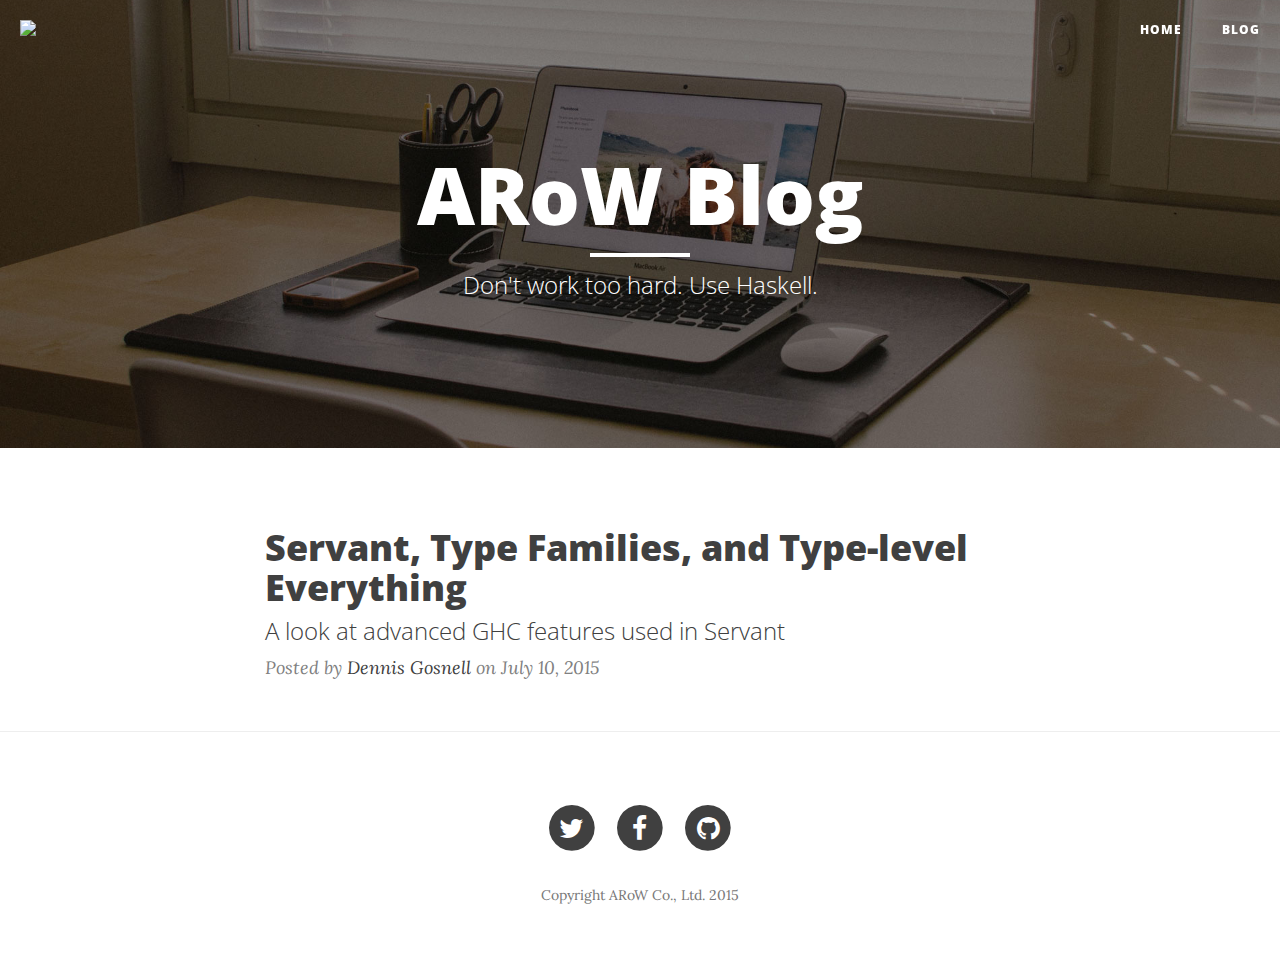
==== index.html @ 08c34393 "Release 9609c05 on Fri Jul 31 23:36:02 JST 2015." ====
<!DOCTYPE html>
<html lang="en">

<head>

    <meta charset="utf-8">
    <meta http-equiv="X-UA-Compatible" content="IE=edge">
    <meta name="viewport" content="width=device-width, initial-scale=1">
    <meta name="description" content>
    <meta name="author" content>

    <title>ARoW.info Blog</title>

    <!-- Bootstrap Core CSS -->
    <link href="./css/bootstrap.css" rel="stylesheet">
    <!-- <link href="https://maxcdn.bootstrapcdn.com/bootstrap/3.3.4/css/bootstrap.min.css" rel="stylesheet"> -->

    <!-- Pandoc syntax highlighting CSS -->
    <link href="./css/syntax.css" rel="stylesheet">

    <!-- Custom CSS -->
    <link href="./css/clean-blog.css" rel="stylesheet">

    <!-- Custom Fonts -->
    <link href="http://maxcdn.bootstrapcdn.com/font-awesome/4.1.0/css/font-awesome.min.css" rel="stylesheet" type="text/css">
    <link href="http://fonts.googleapis.com/css?family=Lora:400,700,400italic,700italic" rel="stylesheet" type="text/css">
    <link href="http://fonts.googleapis.com/css?family=Open+Sans:300italic,400italic,600italic,700italic,800italic,400,300,600,700,800" rel="stylesheet" type="text/css">

    <!-- HTML5 Shim and Respond.js IE8 support of HTML5 elements and media queries -->
    <!-- WARNING: Respond.js doesn't work if you view the page via file:// -->
    <!--[if lt IE 9]>
        <script src="https://oss.maxcdn.com/libs/html5shiv/3.7.0/html5shiv.js"></script>
        <script src="https://oss.maxcdn.com/libs/respond.js/1.4.2/respond.min.js"></script>
    <![endif]-->

</head>

<body>

    <!-- Navigation -->
    <nav class="navbar navbar-default navbar-custom navbar-fixed-top">
        <div class="container-fluid">
            <!-- Brand and toggle get grouped for better mobile display -->
            <div class="navbar-header page-scroll">
                <button type="button" class="navbar-toggle" data-toggle="collapse" data-target="#bs-example-navbar-collapse-1">
                    <span class="sr-only">Toggle navigation</span>
                    <span class="icon-bar"></span>
                    <span class="icon-bar"></span>
                    <span class="icon-bar"></span>
                </button>
								<a class="navbar-brand" href="//www.arow.info"><img height="30px" src="//www.arow.info/img/logo.png"></a>
            </div>

            <!-- Collect the nav links, forms, and other content for toggling -->
            <div class="collapse navbar-collapse" id="bs-example-navbar-collapse-1">
                <ul class="nav navbar-nav navbar-right">
                    <li>
                        <a href="//www.arow.info">Home</a>
                    </li>
                    <li>
                        <a href="./index.html">Blog</a>
                    </li>
                    <!-- <li> -->
                    <!--     <a href="/post.html">Sample Post</a> -->
                    <!-- </li> -->
                    <!-- <li> -->
                    <!--     <a href="/contact.html">Contact</a> -->
                    <!-- </li> -->
                </ul>
            </div>
            <!-- /.navbar-collapse -->
        </div>
        <!-- /.container -->
    </nav>

    <!-- Page Header -->
    <header class="intro-header" style="background-image: url('./img/home-bg.jpg')">
        <div class="container">
            <div class="row">
                <div class="col-lg-8 col-lg-offset-2 col-md-10 col-md-offset-1">
                  <div class="site-heading">
                    <h1>ARoW Blog</h1>
                    <hr class="small"> <span class="subheading">Don't work too hard.  Use Haskell.</span>
                  </div>
                </div>
            </div>
        </div>
    </header>

    <!-- Main Content -->
    <div class="container">
    <div class="row">
        <div class="col-lg-8 col-lg-offset-2 col-md-10 col-md-offset-1">
            
  
    <div class="post-preview">
        <a href="./posts/2015-07-10-servant-intro.html">
            <h2 class="post-title">
                Servant, Type Families, and Type-level Everything
            </h2>
            <h3 class="post-subtitle">
                A look at advanced GHC features used in Servant
            </h3>
        </a>
        <p class="post-meta">Posted by <a href="http://functor.tokyo">Dennis Gosnell</a> on July 10, 2015</p>
    </div>
    <!-- Remove the hr for the time being because it looks weird.  We might have
    to fix it if we ever have more than one post. -->
    <!-- <hr> -->
  


            <!-- Pager -->
            <!-- For the time being, we won't use a pager.  If we get a lot of -->
            <!-- posts, we should probably use a pager. -->
            <!-- <ul class="pager"> -->
            <!--     <li class="next"> -->
            <!--         <a href="#">Older Posts &rarr;</a> -->
            <!--     </li> -->
            <!-- </ul> -->
        </div>
    </div>
</div>


    <hr>

    <!-- Footer -->
    <footer>
        <div class="container">
            <div class="row">
                <div class="col-lg-8 col-lg-offset-2 col-md-10 col-md-offset-1">
                    <ul class="list-inline text-center">
                        <li>
                            <a href="#">
                                <span class="fa-stack fa-lg">
                                    <i class="fa fa-circle fa-stack-2x"></i>
                                    <i class="fa fa-twitter fa-stack-1x fa-inverse"></i>
                                </span>
                            </a>
                        </li>
                        <li>
                            <a href="#">
                                <span class="fa-stack fa-lg">
                                    <i class="fa fa-circle fa-stack-2x"></i>
                                    <i class="fa fa-facebook fa-stack-1x fa-inverse"></i>
                                </span>
                            </a>
                        </li>
                        <li>
                            <a href="https://github.com/arow-oss">
                                <span class="fa-stack fa-lg">
                                    <i class="fa fa-circle fa-stack-2x"></i>
                                    <i class="fa fa-github fa-stack-1x fa-inverse"></i>
                                </span>
                            </a>
                        </li>
                    </ul>
                    <p class="copyright text-muted">Copyright ARoW Co., Ltd. 2015</p>
                </div>
            </div>
        </div>
    </footer>

    <!-- jQuery -->
    <script src="./js/jquery.js"></script>

    <!-- Bootstrap Core JavaScript -->
    <script src="./js/bootstrap.min.js"></script>

    <!-- Custom Theme JavaScript -->
    <script src="./js/clean-blog.js"></script>

</body>

</html>
---- css/syntax.css ----
table.sourceCode, tr.sourceCode, td.lineNumbers, td.sourceCode, table.sourceCode pre{margin:0;padding:0;border:0;vertical-align:baseline;border:none}td.lineNumbers{border-right:1px solid #AAAAAA;text-align:right;color:#AAAAAA;padding-right:5px;padding-left:5px}td.sourceCode{padding-left:5px}.sourceCode span.kw{color:#007020;font-weight:bold}.sourceCode span.dt{color:#902000}.sourceCode span.dv{color:#40a070}.sourceCode span.bn{color:#40a070}.sourceCode span.fl{color:#40a070}.sourceCode span.ch{color:#4070a0}.sourceCode span.st{color:#4070a0}.sourceCode span.co{color:#60a0b0;font-style:italic}.sourceCode span.ot{color:#007020}.sourceCode span.al{color:red;font-weight:bold}.sourceCode span.fu{color:#06287e}.sourceCode span.re{}.sourceCode span.er{color:red;font-weight:bold}
---- css/clean-blog.css ----
body{font-family:'Lora', 'Times New Roman', serif;font-size:20px;color:#404040}p{line-height:1.5;margin:30px 0}p a{text-decoration:underline}h1, h2, h3, h4, h5, h6{font-family:'Open Sans', 'Helvetica Neue', Helvetica, Arial, sans-serif;font-weight:800}a{color:#404040}a:hover, a:focus{color:#0085a1}a img:hover, a img:focus{cursor:zoom-in}blockquote{color:#808080;font-style:italic}hr.small{max-width:100px;margin:15px auto;border-width:4px;border-color:white}.navbar-custom{position:absolute;top:0;left:0;width:100%;z-index:3;font-family:'Open Sans', 'Helvetica Neue', Helvetica, Arial, sans-serif}.navbar-custom .navbar-brand{font-weight:800}.navbar-custom .nav li a{text-transform:uppercase;font-size:12px;font-weight:800;letter-spacing:1px}@media only screen and (min-width:768px){.navbar-custom{background:transparent;border-bottom:1px solid transparent}.navbar-custom .navbar-brand{color:white;padding:20px}.navbar-custom .navbar-brand:hover, .navbar-custom .navbar-brand:focus{color:rgba(255, 255, 255, 0.8)}.navbar-custom .nav li a{color:white;padding:20px}.navbar-custom .nav li a:hover, .navbar-custom .nav li a:focus{color:rgba(255, 255, 255, 0.8)}}@media only screen and (min-width:1170px){.navbar-custom{-webkit-transition:background-color 0.3s;-moz-transition:background-color 0.3s;transition:background-color 0.3s;-webkit-transform:translate3d(0, 0, 0);-moz-transform:translate3d(0, 0, 0);-ms-transform:translate3d(0, 0, 0);-o-transform:translate3d(0, 0, 0);transform:translate3d(0, 0, 0);-webkit-backface-visibility:hidden;backface-visibility:hidden}.navbar-custom.is-fixed{position:fixed;top:-61px;background-color:rgba(255, 255, 255, 0.9);border-bottom:1px solid #f2f2f2;-webkit-transition:-webkit-transform 0.3s;-moz-transition:-moz-transform 0.3s;transition:transform 0.3s}.navbar-custom.is-fixed .navbar-brand{color:#404040}.navbar-custom.is-fixed .navbar-brand:hover, .navbar-custom.is-fixed .navbar-brand:focus{color:#0085a1}.navbar-custom.is-fixed .nav li a{color:#404040}.navbar-custom.is-fixed .nav li a:hover, .navbar-custom.is-fixed .nav li a:focus{color:#0085a1}.navbar-custom.is-visible{-webkit-transform:translate3d(0, 100%, 0);-moz-transform:translate3d(0, 100%, 0);-ms-transform:translate3d(0, 100%, 0);-o-transform:translate3d(0, 100%, 0);transform:translate3d(0, 100%, 0)}}.intro-header{background-color:#808080;background:no-repeat center center;background-attachment:scroll;-webkit-background-size:cover;-moz-background-size:cover;background-size:cover;-o-background-size:cover;margin-bottom:50px}.intro-header .site-heading, .intro-header .post-heading, .intro-header .page-heading{padding:100px 0 50px;color:white}@media only screen and (min-width:768px){.intro-header .site-heading, .intro-header .post-heading, .intro-header .page-heading{padding:150px 0}}.intro-header .site-heading, .intro-header .page-heading{text-align:center}.intro-header .site-heading h1, .intro-header .page-heading h1{margin-top:0;font-size:50px}.intro-header .site-heading .subheading, .intro-header .page-heading .subheading{font-size:24px;line-height:1.1;display:block;font-family:'Open Sans', 'Helvetica Neue', Helvetica, Arial, sans-serif;font-weight:300;margin:10px 0 0}@media only screen and (min-width:768px){.intro-header .site-heading h1, .intro-header .page-heading h1{font-size:80px}}.intro-header .post-heading h1{font-size:35px}.intro-header .post-heading .subheading, .intro-header .post-heading .meta{line-height:1.1;display:block}.intro-header .post-heading .subheading{font-family:'Open Sans', 'Helvetica Neue', Helvetica, Arial, sans-serif;font-size:24px;margin:10px 0 30px;font-weight:600}.intro-header .post-heading .meta{font-family:'Lora', 'Times New Roman', serif;font-style:italic;font-weight:300;font-size:20px}.intro-header .post-heading .meta a{color:white}@media only screen and (min-width:768px){.intro-header .post-heading h1{font-size:55px}.intro-header .post-heading .subheading{font-size:30px}}.post-preview > a{color:#404040}.post-preview > a:hover, .post-preview > a:focus{text-decoration:none;color:#0085a1}.post-preview > a > .post-title{font-size:30px;margin-top:30px;margin-bottom:10px}.post-preview > a > .post-subtitle{margin:0;font-weight:300;margin-bottom:10px}.post-preview > .post-meta{color:#808080;font-size:18px;font-style:italic;margin-top:0}.post-preview > .post-meta > a{text-decoration:none;color:#404040}.post-preview > .post-meta > a:hover, .post-preview > .post-meta > a:focus{color:#0085a1;text-decoration:underline}@media only screen and (min-width:768px){.post-preview > a > .post-title{font-size:36px}}.section-heading{font-size:36px;margin-top:60px;font-weight:700}.caption{text-align:center;font-size:14px;padding:10px;font-style:italic;margin:0;display:block;border-bottom-right-radius:5px;border-bottom-left-radius:5px}footer{padding:50px 0 65px}footer .list-inline{margin:0;padding:0}footer .copyright{font-size:14px;text-align:center;margin-bottom:0}.floating-label-form-group{font-size:14px;position:relative;margin-bottom:0;padding-bottom:0.5em;border-bottom:1px solid #eeeeee}.floating-label-form-group input, .floating-label-form-group textarea{z-index:1;position:relative;padding-right:0;padding-left:0;border:none;border-radius:0;font-size:1.5em;background:none;box-shadow:none !important;resize:none}.floating-label-form-group label{display:block;z-index:0;position:relative;top:2em;margin:0;font-size:0.85em;line-height:1.764705882em;vertical-align:middle;vertical-align:baseline;opacity:0;-webkit-transition:top 0.3s ease,opacity 0.3s ease;-moz-transition:top 0.3s ease,opacity 0.3s ease;-ms-transition:top 0.3s ease,opacity 0.3s ease;transition:top 0.3s ease,opacity 0.3s ease}.floating-label-form-group::not(:first-child){padding-left:14px;border-left:1px solid #eeeeee}.floating-label-form-group-with-value label{top:0;opacity:1}.floating-label-form-group-with-focus label{color:#0085a1}form .row:first-child .floating-label-form-group{border-top:1px solid #eeeeee}.btn{font-family:'Open Sans', 'Helvetica Neue', Helvetica, Arial, sans-serif;text-transform:uppercase;font-size:14px;font-weight:800;letter-spacing:1px;border-radius:0;padding:15px 25px}.btn-lg{font-size:16px;padding:25px 35px}.btn-default:hover, .btn-default:focus{background-color:#0085a1;border:1px solid #0085a1;color:white}.pager{margin:20px 0 0}.pager li > a, .pager li > span{font-family:'Open Sans', 'Helvetica Neue', Helvetica, Arial, sans-serif;text-transform:uppercase;font-size:14px;font-weight:800;letter-spacing:1px;padding:15px 25px;background-color:white;border-radius:0}.pager li > a:hover, .pager li > a:focus{color:white;background-color:#0085a1;border:1px solid #0085a1}.pager .disabled > a, .pager .disabled > a:hover, .pager .disabled > a:focus, .pager .disabled > span{color:#808080;background-color:#404040;cursor:not-allowed}::-moz-selection{color:white;text-shadow:none;background:#0085a1}::selection{color:white;text-shadow:none;background:#0085a1}img::selection{color:white;background:transparent}img::-moz-selection{color:white;background:transparent}body{webkit-tap-highlight-color:#0085a1}
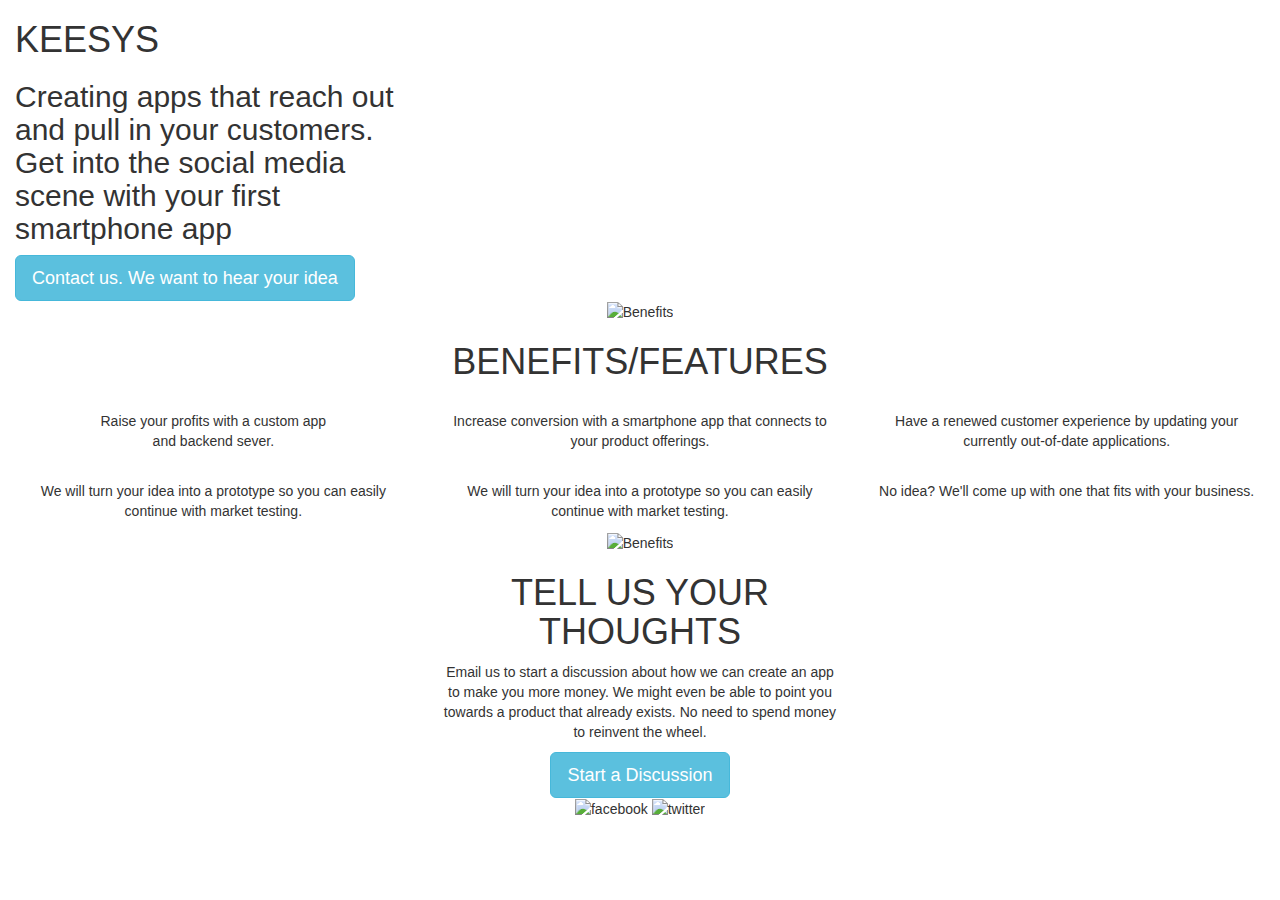
==== commit 96d760c2: "Release 25ee1c3 on Tue Nov 10 22:03:04 JST 2015." ====
--- a/index.html
+++ b/index.html
@@ -1,176 +1,244 @@
 <!DOCTYPE html>
 <html lang="en">
-
-<head>
-
+  <head>
     <meta charset="utf-8">
     <meta http-equiv="X-UA-Compatible" content="IE=edge">
     <meta name="viewport" content="width=device-width, initial-scale=1">
-    <meta name="description" content>
-    <meta name="author" content>
-
-    <title>ARoW.info Blog</title>
-
-    <!-- Bootstrap Core CSS -->
-    <link href="./css/bootstrap.css" rel="stylesheet">
-    <!-- <link href="https://maxcdn.bootstrapcdn.com/bootstrap/3.3.4/css/bootstrap.min.css" rel="stylesheet"> -->
-
-    <!-- Pandoc syntax highlighting CSS -->
-    <link href="./css/syntax.css" rel="stylesheet">
-
-    <!-- Custom CSS -->
-    <link href="./css/clean-blog.css" rel="stylesheet">
-
-    <!-- Custom Fonts -->
-    <link href="http://maxcdn.bootstrapcdn.com/font-awesome/4.1.0/css/font-awesome.min.css" rel="stylesheet" type="text/css">
-    <link href="http://fonts.googleapis.com/css?family=Lora:400,700,400italic,700italic" rel="stylesheet" type="text/css">
-    <link href="http://fonts.googleapis.com/css?family=Open+Sans:300italic,400italic,600italic,700italic,800italic,400,300,600,700,800" rel="stylesheet" type="text/css">
-
-    <!-- HTML5 Shim and Respond.js IE8 support of HTML5 elements and media queries -->
+    <title>Keesys</title>
+
+    <link rel="stylesheet" href="./css/bootstrap.css" />
+    <link rel="stylesheet" href="./css/mian.css" />
+    <link rel="stylesheet" href="./css/screen.css" />
+    <link href="./css/animate.css" rel="stylesheet">
+
+    <!-- HTML5 shim and Respond.js for IE8 support of HTML5 elements and media queries -->
     <!-- WARNING: Respond.js doesn't work if you view the page via file:// -->
     <!--[if lt IE 9]>
-        <script src="https://oss.maxcdn.com/libs/html5shiv/3.7.0/html5shiv.js"></script>
-        <script src="https://oss.maxcdn.com/libs/respond.js/1.4.2/respond.min.js"></script>
+      <script src="https://oss.maxcdn.com/html5shiv/3.7.2/html5shiv.min.js"></script>
+      <script src="https://oss.maxcdn.com/respond/1.4.2/respond.min.js"></script>
     <![endif]-->
-
-</head>
+  </head>
 
 <body>
 
-    <!-- Navigation -->
-    <nav class="navbar navbar-default navbar-custom navbar-fixed-top">
-        <div class="container-fluid">
-            <!-- Brand and toggle get grouped for better mobile display -->
-            <div class="navbar-header page-scroll">
-                <button type="button" class="navbar-toggle" data-toggle="collapse" data-target="#bs-example-navbar-collapse-1">
-                    <span class="sr-only">Toggle navigation</span>
-                    <span class="icon-bar"></span>
-                    <span class="icon-bar"></span>
-                    <span class="icon-bar"></span>
-                </button>
-								<a class="navbar-brand" href="//www.arow.info"><img height="30px" src="//www.arow.info/img/logo.png"></a>
-            </div>
-
-            <!-- Collect the nav links, forms, and other content for toggling -->
-            <div class="collapse navbar-collapse" id="bs-example-navbar-collapse-1">
-                <ul class="nav navbar-nav navbar-right">
-                    <li>
-                        <a href="//www.arow.info">Home</a>
-                    </li>
-                    <li>
-                        <a href="./index.html">Blog</a>
-                    </li>
-                    <!-- <li> -->
-                    <!--     <a href="/post.html">Sample Post</a> -->
-                    <!-- </li> -->
-                    <!-- <li> -->
-                    <!--     <a href="/contact.html">Contact</a> -->
-                    <!-- </li> -->
-                </ul>
-            </div>
-            <!-- /.navbar-collapse -->
-        </div>
-        <!-- /.container -->
-    </nav>
-
-    <!-- Page Header -->
-    <header class="intro-header" style="background-image: url('./img/home-bg.jpg')">
-        <div class="container">
-            <div class="row">
-                <div class="col-lg-8 col-lg-offset-2 col-md-10 col-md-offset-1">
-                  <div class="site-heading">
-                    <h1>ARoW Blog</h1>
-                    <hr class="small"> <span class="subheading">Don't work too hard.  Use Haskell.</span>
-                  </div>
-                </div>
-            </div>
-        </div>
-    </header>
-
     <!-- Main Content -->
-    <div class="container">
-    <div class="row">
-        <div class="col-lg-8 col-lg-offset-2 col-md-10 col-md-offset-1">
-            
-  
-    <div class="post-preview">
-        <a href="./posts/2015-07-10-servant-intro.html">
-            <h2 class="post-title">
-                Servant, Type Families, and Type-level Everything
-            </h2>
-            <h3 class="post-subtitle">
-                A look at advanced GHC features used in Servant
-            </h3>
-        </a>
-        <p class="post-meta">Posted by <a href="http://functor.tokyo">Dennis Gosnell</a> on July 10, 2015</p>
-    </div>
-    <!-- Remove the hr for the time being because it looks weird.  We might have
-    to fix it if we ever have more than one post. -->
-    <!-- <hr> -->
-  
-
-
-            <!-- Pager -->
-            <!-- For the time being, we won't use a pager.  If we get a lot of -->
-            <!-- posts, we should probably use a pager. -->
-            <!-- <ul class="pager"> -->
-            <!--     <li class="next"> -->
-            <!--         <a href="#">Older Posts &rarr;</a> -->
-            <!--     </li> -->
-            <!-- </ul> -->
-        </div>
+    <div id="hero">
+  <div class="container-fluid">
+      <div class="row">
+          <div class="col-md-4 write-up">
+              <h1>KEESYS</h1>
+                <h2>Creating apps that reach out and pull in your customers. Get into the social media scene with your first smartphone app</h2>
+								<a href="mailto:info@keesys.com">
+									<button type="button" class="btn btn-info btn-lg btn-contact">
+										Contact us.  We want to hear your idea
+									</button>
+								</a>
+            </div>
+        </div>
+    </div><!--container-->
+</div><!--hero-->
+
+<div id="benefits">
+  <div class="container-fluid">
+      <div id="title" class="row">
+          <div class="col-md-12 text-center">
+              <img class="wow fadeInDown" src="images/icon_benefits.png" alt="Benefits" />
+                <h1 class="black wow fadeInDown">BENEFITS/FEATURES</h1>
+                <!--
+                <p class="byline wow fadeInDown">
+                  Nullam dictum felis eu pede mollis pretium
+                </p>
+                -->
+            </div>
+        </div><!--row-->
+
+        <div class="row wow fadeInDown">
+          <div class="col-md-4 col-sm-4 text-center bordered">
+              <img src="images/icon_wallet.png" alt />
+                <p class="black">
+                  Raise your profits with a custom app <br />and backend
+                  sever.
+                </p>
+            </div>
+
+            <div class="col-md-4 col-sm-4 text-center bordered">
+              <img src="images/icon_chart.png" alt />
+                <p class="black">
+                  Increase conversion with a smartphone app that connects
+                  to your product offerings.
+                </p>
+            </div>
+
+            <div class="col-md-4 col-sm-4 text-center bordered">
+              <img src="images/icon_pencil.png" alt />
+                <p class="black">
+                  Have a renewed customer experience by updating your
+                  currently out-of-date applications.
+                </p>
+            </div>
+        </div><!--row-->
+
+        <div class="row wow fadeInDown">
+          <div class="col-md-4 col-sm-4 text-center bordered">
+              <img src="images/icon_experiment.png" alt />
+                <p class="black">
+                  We will turn your idea into a prototype so you can easily
+                  continue with market testing.
+                </p>
+            </div>
+
+            <div class="col-md-4 col-sm-4 text-center bordered">
+              <img src="images/icon_chart.png" alt />
+                <p class="black">
+                  We will turn your idea into a prototype so you can easily
+                  continue with market testing.
+                </p>
+            </div>
+
+            <div class="col-md-4 col-sm-4 text-center bordered">
+              <img src="images/icon_bulb.png" alt />
+                <p class="black">
+                  No idea? We'll come up with one that fits with your
+                  business.
+                </p>
+            </div>
+        </div><!--row-->
+
+    </div><!--container-->
+</div> <!--benefits-->
+
+<!--
+<div id="consultants" class="spacing">
+  <div class="container-fluid">
+      <div id="title" class="row">
+          <div class="col-md-12 text-center">
+              <img class="wow fadeInDown" src="images/icon_consultants.png" alt="Benefits"/>
+                <h1 class="black wow fadeInDown">OUR CONSULTANTS</h1>
+                <p class="byline wow fadeInDown">Nullam dictum felis eu pede mollis pretium</p>
+            </div>
+        </div>
+
+        <div id="nolan" class="row">
+          <div class="col-md-5">
+              <img class="img-responsive wow fadeInLeft consultant-pic" src="http://placehold.it/750x500">
+            </div>
+
+            <div class="col-md-7 wow fadeInRight">
+              <h2>Nolan</h2>
+                <p>
+                  Maecenas tempus, tellus eget condimentum rhoncus, sem quam
+                  semper libero, sit amet adipiscing sem neque sed ipsum. Nam
+                  quam nunc, blandit vel, luctus pulvinar, hendrerit id, lorem.
+                  Maecenas nec odio et ante tincidunt tempus. Donec vitae
+                  sapien ut libero venenatis faucibus. Nullam quis ante. Etiam
+                  sit amet orci eget eros faucibus tincidunt. Duis leo. Sed
+                  fringilla mauris sit amet nibh. Donec sodales sagittis magna.
+                  Sed consequat, leo eget bibendum sodales, augue velit cursus
+                  nunc,
+                </p>
+                <p>
+                  Maecenas tempus, tellus eget condimentum rhoncus, sem quam
+                  semper libero, sit amet adipiscing sem neque sed ipsum. Nam
+                  quam nunc, blandit vel, luctus pulvinar, hendrerit id, lorem.
+                  Maecenas nec odio et ante tincidunt tempus. Donec vitae
+                  sapien ut libero venenatis faucibus. Nullam quis ante. Etiam
+                  sit amet orci eget eros faucibus tincidunt. Duis leo. Sed
+                  fringilla mauris sit amet nibh. Donec sodales sagittis magna.
+                  Sed consequat, leo eget bibendum sodales, augue velit cursus
+                  nunc,
+                </p>
+                <p class="thin black">
+                  Maecenas tempus, tellus eget condimentum rhoncus, sem quam
+                  semper libero, sit amet adipiscing sem neque sed ipsum. Nam
+                  quam nunc, blandit vel, luctus pulvinar, hendrerit id, lorem.
+                  Maecenas nec odio et ante tincidunt tempus. Donec vitae
+                  sapien ut libero venenatis faucibus. Nullam quis ante
+                </p>
+                <img src="images/social_fb_blue.png" alt="facebook"/> <img src="images/social_twitter_blue.png" alt="twitter"/>
+            </div>
+        </div>
+
+
+        <div id="dennis" class="row">
+            <div class="col-md-7 wow fadeInLeft">
+              <h2>Dennis</h2>
+                <p>
+                  Maecenas tempus, tellus eget condimentum rhoncus, sem quam
+                  semper libero, sit amet adipiscing sem neque sed ipsum. Nam
+                  quam nunc, blandit vel, luctus pulvinar, hendrerit id, lorem.
+                  Maecenas nec odio et ante tincidunt tempus. Donec vitae
+                  sapien ut libero venenatis faucibus. Nullam quis ante. Etiam
+                  sit amet orci eget eros faucibus tincidunt. Duis leo. Sed
+                  fringilla mauris sit amet nibh. Donec sodales sagittis magna.
+                  Sed consequat, leo eget bibendum sodales, augue velit cursus
+                  nunc,
+                </p>
+                <p>
+                  Maecenas tempus, tellus eget condimentum rhoncus, sem quam
+                  semper libero, sit amet adipiscing sem neque sed ipsum. Nam
+                  quam nunc, blandit vel, luctus pulvinar, hendrerit id, lorem.
+                  Maecenas nec odio et ante tincidunt tempus. Donec vitae
+                  sapien ut libero venenatis faucibus. Nullam quis ante. Etiam
+                  sit amet orci eget eros faucibus tincidunt. Duis leo. Sed
+                  fringilla mauris sit amet nibh. Donec sodales sagittis magna.
+                  Sed consequat, leo eget bibendum sodales, augue velit cursus
+                  nunc,
+                </p>
+                <p class="thin black">
+                  Maecenas tempus, tellus eget condimentum rhoncus, sem quam
+                  semper libero, sit amet adipiscing sem neque sed ipsum. Nam
+                  quam nunc, blandit vel, luctus pulvinar, hendrerit id, lorem.
+                  Maecenas nec odio et ante tincidunt tempus. Donec vitae
+                  sapien ut libero venenatis faucibus. Nullam quis ante
+                </p>
+                <img src="images/social_fb_blue.png" alt="facebook"/> <img src="images/social_twitter_blue.png" alt="twitter"/>
+            </div>
+
+            <div class="col-md-5">
+                <img class="img-responsive wow fadeInRight consultant-pic" src="http://placehold.it/750x500">
+            </div>
+        </div>
+
+
     </div>
 </div>
-
-
-    <hr>
-
-    <!-- Footer -->
-    <footer>
-        <div class="container">
-            <div class="row">
-                <div class="col-lg-8 col-lg-offset-2 col-md-10 col-md-offset-1">
-                    <ul class="list-inline text-center">
-                        <li>
-                            <a href="#">
-                                <span class="fa-stack fa-lg">
-                                    <i class="fa fa-circle fa-stack-2x"></i>
-                                    <i class="fa fa-twitter fa-stack-1x fa-inverse"></i>
-                                </span>
-                            </a>
-                        </li>
-                        <li>
-                            <a href="#">
-                                <span class="fa-stack fa-lg">
-                                    <i class="fa fa-circle fa-stack-2x"></i>
-                                    <i class="fa fa-facebook fa-stack-1x fa-inverse"></i>
-                                </span>
-                            </a>
-                        </li>
-                        <li>
-                            <a href="https://github.com/arow-oss">
-                                <span class="fa-stack fa-lg">
-                                    <i class="fa fa-circle fa-stack-2x"></i>
-                                    <i class="fa fa-github fa-stack-1x fa-inverse"></i>
-                                </span>
-                            </a>
-                        </li>
-                    </ul>
-                    <p class="copyright text-muted">Copyright ARoW Co., Ltd. 2015</p>
-                </div>
-            </div>
-        </div>
-    </footer>
-
-    <!-- jQuery -->
-    <script src="./js/jquery.js"></script>
-
-    <!-- Bootstrap Core JavaScript -->
+-->
+
+
+<div id="foot" class="spacing">
+  <div class="container-fluid">
+      <div id="title" class="row">
+          <div class="col-md-4 col-md-offset-4 text-center">
+              <img clas="wow fadeInDown" src="images/icon_contact.png" alt="Benefits" />
+                <h1 class="black wow fadeInDown">TELL US YOUR THOUGHTS</h1>
+                <p class="byline wow fadeInDown">
+                  Email us to start a discussion about how we can create an
+                  app to make you more money.  We might even be able to
+                  point you towards a product that already exists.  No need
+                  to spend money to reinvent the wheel.
+                </p>
+								<a href="mailto:info@keesys.com">
+									<button type="button" class="btn btn-info btn-lg btn-contact">
+										Start a Discussion
+									</button>
+								</a>
+                <br>
+                <img src="images/social_fb_white.png" alt="facebook" /> <img src="images/social_twiiter_white.png" alt="twitter" />
+            </div>
+        </div><!--row-->
+</div>
+</div><!--foot-->
+
+
+
+    <!-- jQuery (necessary for Bootstrap's JavaScript plugins) -->
+    <script src="https://ajax.googleapis.com/ajax/libs/jquery/1.11.1/jquery.min.js"></script>
     <script src="./js/bootstrap.min.js"></script>
-
-    <!-- Custom Theme JavaScript -->
-    <script src="./js/clean-blog.js"></script>
-
+    <script src="./js/wow.min.js"></script>
+
+    <script>
+		new WOW().init();
+	</script>
 </body>
 
 </html>
